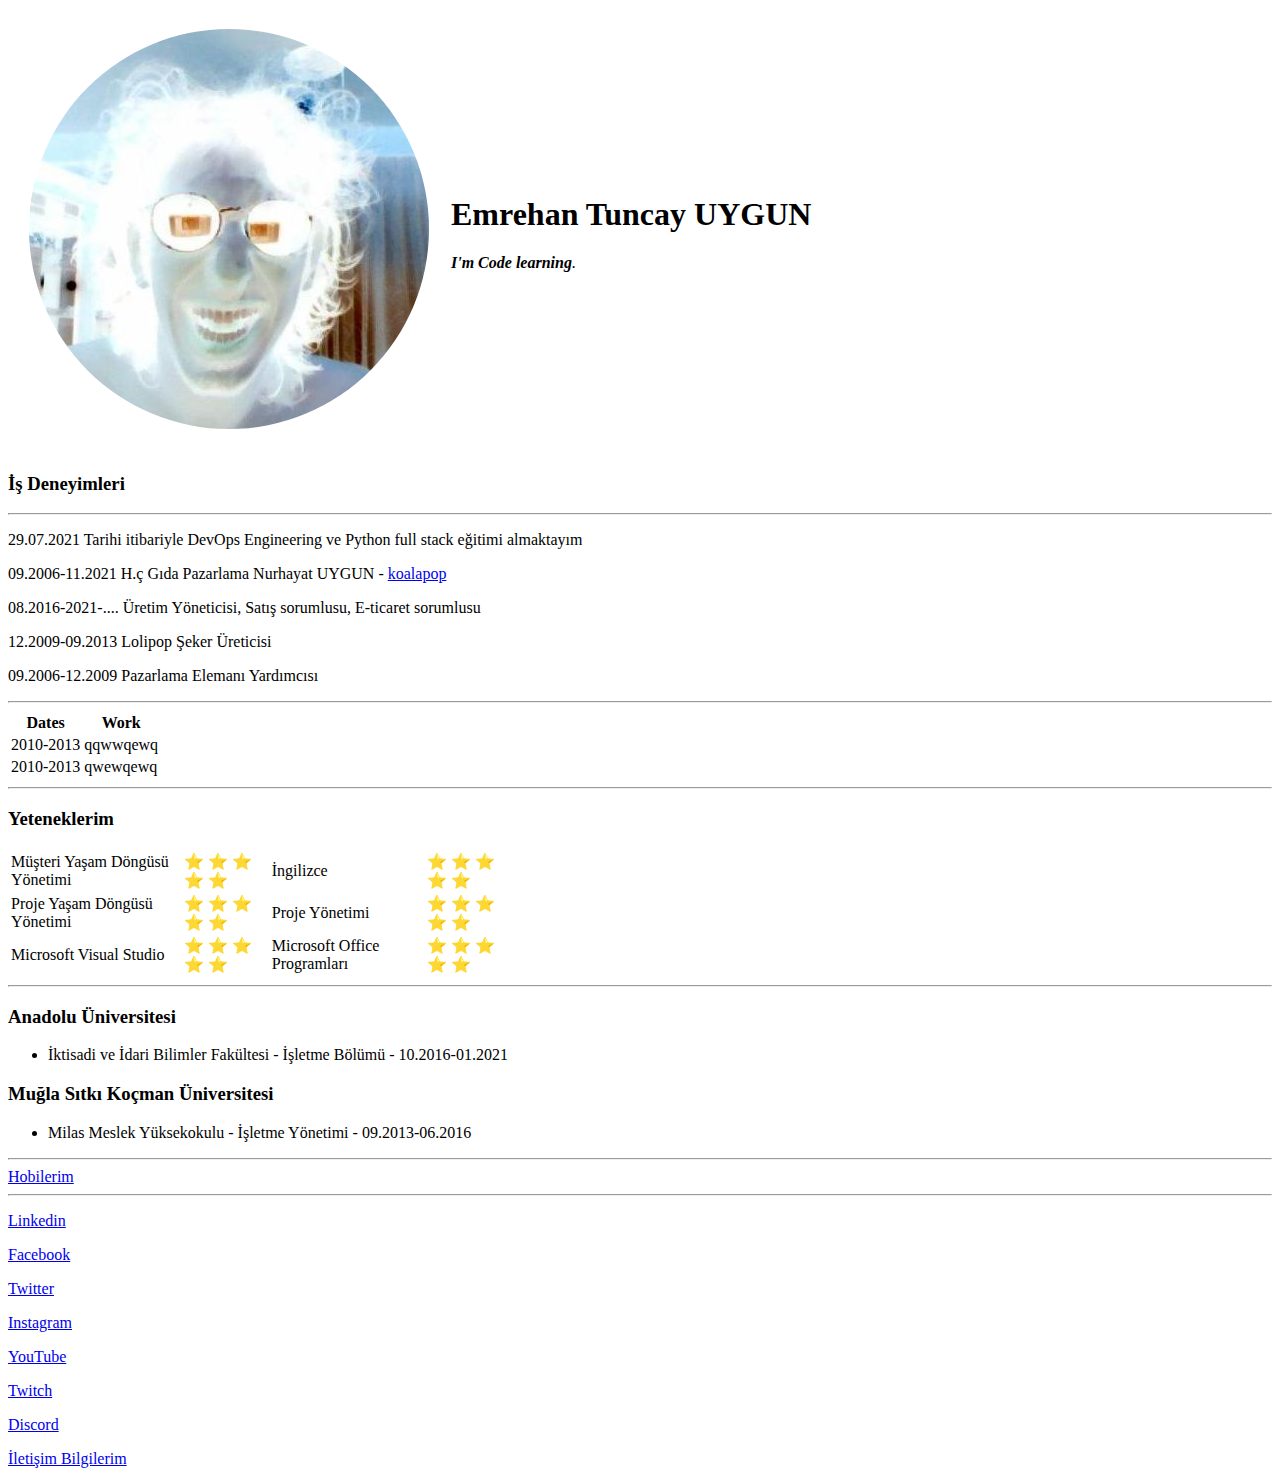
==== index.html @ b9088476 "Add files via upload" ====
<!DOCTYPE html>
<head>
    <meta charset="UTF-8">
    <title>👨‍💻Emrehan's Personal Site</title>
</head>
<body>
    <table cellspacing="20">
        <tr>
            <td><img src="emrehan.png" alt="Emrehan profile picture"></td>
            <td><h1>Emrehan Tuncay UYGUN</h1><p><em><strong>I'm Code learning</strong>.</em></p></td>
        </tr>
    </table>   
    <h3>İş Deneyimleri</h3>
    <hr>    
    <p>29.07.2021 Tarihi itibariyle DevOps Engineering ve Python full stack eğitimi almaktayım</p>
    <p>09.2006-11.2021 H.ç Gıda Pazarlama Nurhayat UYGUN - <a href="https://koalapop.com.tr/">koalapop</a></p>
    <p>08.2016-2021-.... Üretim Yöneticisi, Satış sorumlusu, E-ticaret sorumlusu</p>
    <p>12.2009-09.2013 Lolipop Şeker Üreticisi</p>
    <p>09.2006-12.2009 Pazarlama Elemanı Yardımcısı</p>
    <hr>
    <table>
        <thead>
            <tr>
                <th>Dates</th>
                <th>Work</th>
            </tr>
        </thead>
        <tbody>
        <tr>
            <td>2010-2013</td>
            <td>qqwwqewq</td>
        </tr>
        <tr>
            <td>2010-2013</td>
            <td>qwewqewq</td>
        </tr>
        </tbody>
    </table>
    <hr>
    <h3>Yeteneklerim</h3>    
        <table style="width:40%">        
        <tr>
            <td>Müşteri Yaşam Döngüsü Yönetimi</td>    
            <td>⭐ ⭐ ⭐ ⭐ ⭐</td>
            <td>İngilizce</td>    
            <td>⭐ ⭐ ⭐ ⭐ ⭐</td>        
        </tr>
        <tr>
            <td>Proje Yaşam Döngüsü Yönetimi</td>
            <td>⭐ ⭐ ⭐ ⭐ ⭐</td>
            <td> Proje Yönetimi</td>    
            <td>⭐ ⭐ ⭐ ⭐ ⭐</td>
        </tr>
        <tr>
            <td> Microsoft Visual Studio</td>
            <td>⭐ ⭐ ⭐ ⭐ ⭐</td>
            <td>Microsoft Office Programları</td>    
            <td>⭐ ⭐ ⭐ ⭐ ⭐</td>
        </tr>
    </table>
    <hr>
    <h3>Anadolu Üniversitesi</h3>
    <ul>
        <li>İktisadi ve İdari Bilimler Fakültesi - İşletme Bölümü - 10.2016-01.2021</li>    
    </ul>
    <h3>Muğla Sıtkı Koçman Üniversitesi</h3>
    <ul>    
        <li>Milas Meslek Yüksekokulu - İşletme Yönetimi - 09.2013-06.2016</li>
    </ul>    
    <hr>
    <a href="hobbies.html">Hobilerim</a>
    <hr>
    <p><a href="https://www.linkedin.com/in/emrehantuncayuygun/">Linkedin</a></p>
    <p><a href="https://www.facebook.com/emrehan.uygun">Facebook</a></p>
    <p><a href="https://twitter.com/emrehanuygun">Twitter</a></p>
    <p><a href="https://www.instagram.com/emrehan.uygun/?hl=tr">Instagram</a></p>
    <p><a href="https://www.youtube.com/channel/UCEGHHSaBJSADoPaBAeRqJuw">YouTube</a></p>
    <p><a href="https://www.twitch.tv/emox_wow">Twitch</a></p>
    <p><a href="https://discord.gg/StqRx3FU">Discord</a></p>    
    <a href="contact-me.html">İletişim Bilgilerim</a>
</body>
</html>
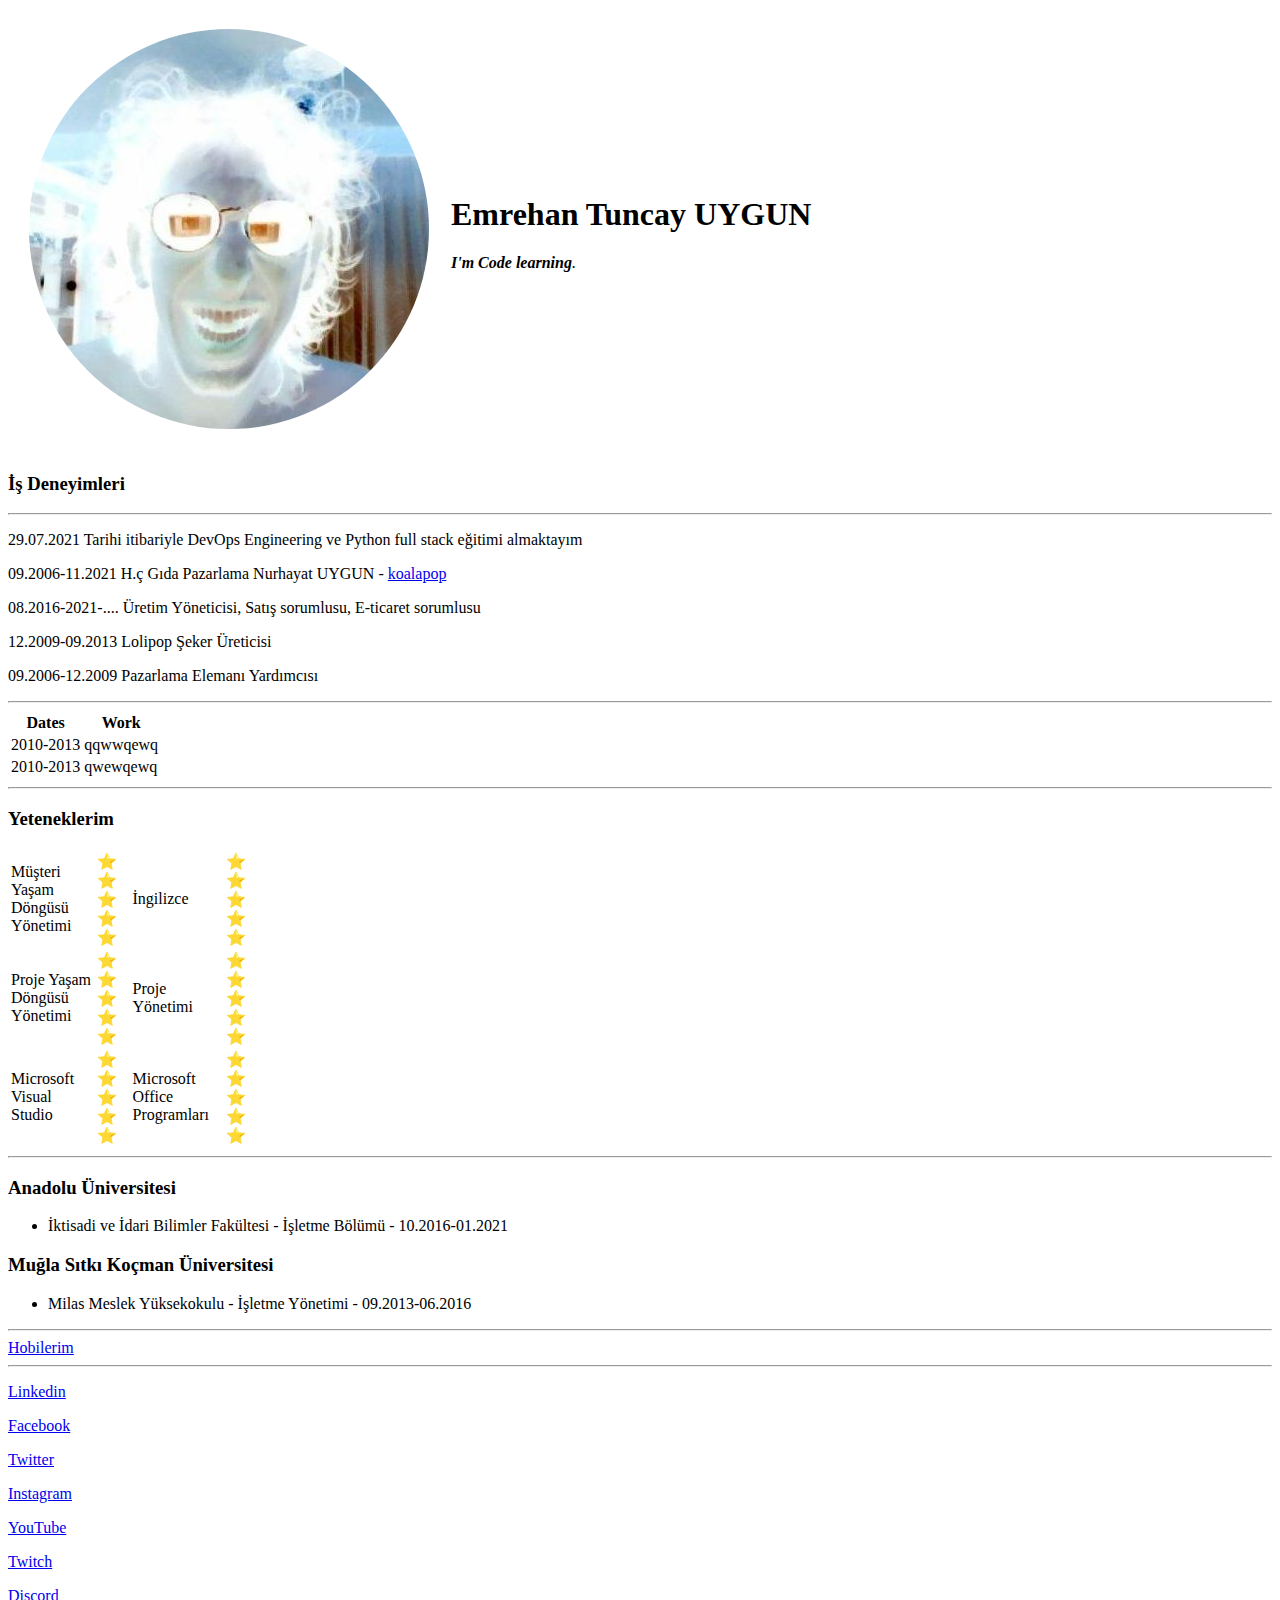
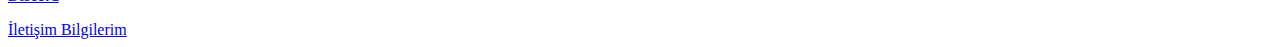
==== commit 19fb0890: "Update index.html" ====
--- a/index.html
+++ b/index.html
@@ -38,7 +38,7 @@
     </table>
     <hr>
     <h3>Yeteneklerim</h3>    
-        <table style="width:40%">        
+        <table style="width:20%">        
         <tr>
             <td>Müşteri Yaşam Döngüsü Yönetimi</td>    
             <td>⭐ ⭐ ⭐ ⭐ ⭐</td>
@@ -79,4 +79,4 @@
     <p><a href="https://discord.gg/StqRx3FU">Discord</a></p>    
     <a href="contact-me.html">İletişim Bilgilerim</a>
 </body>
-</html>+</html>
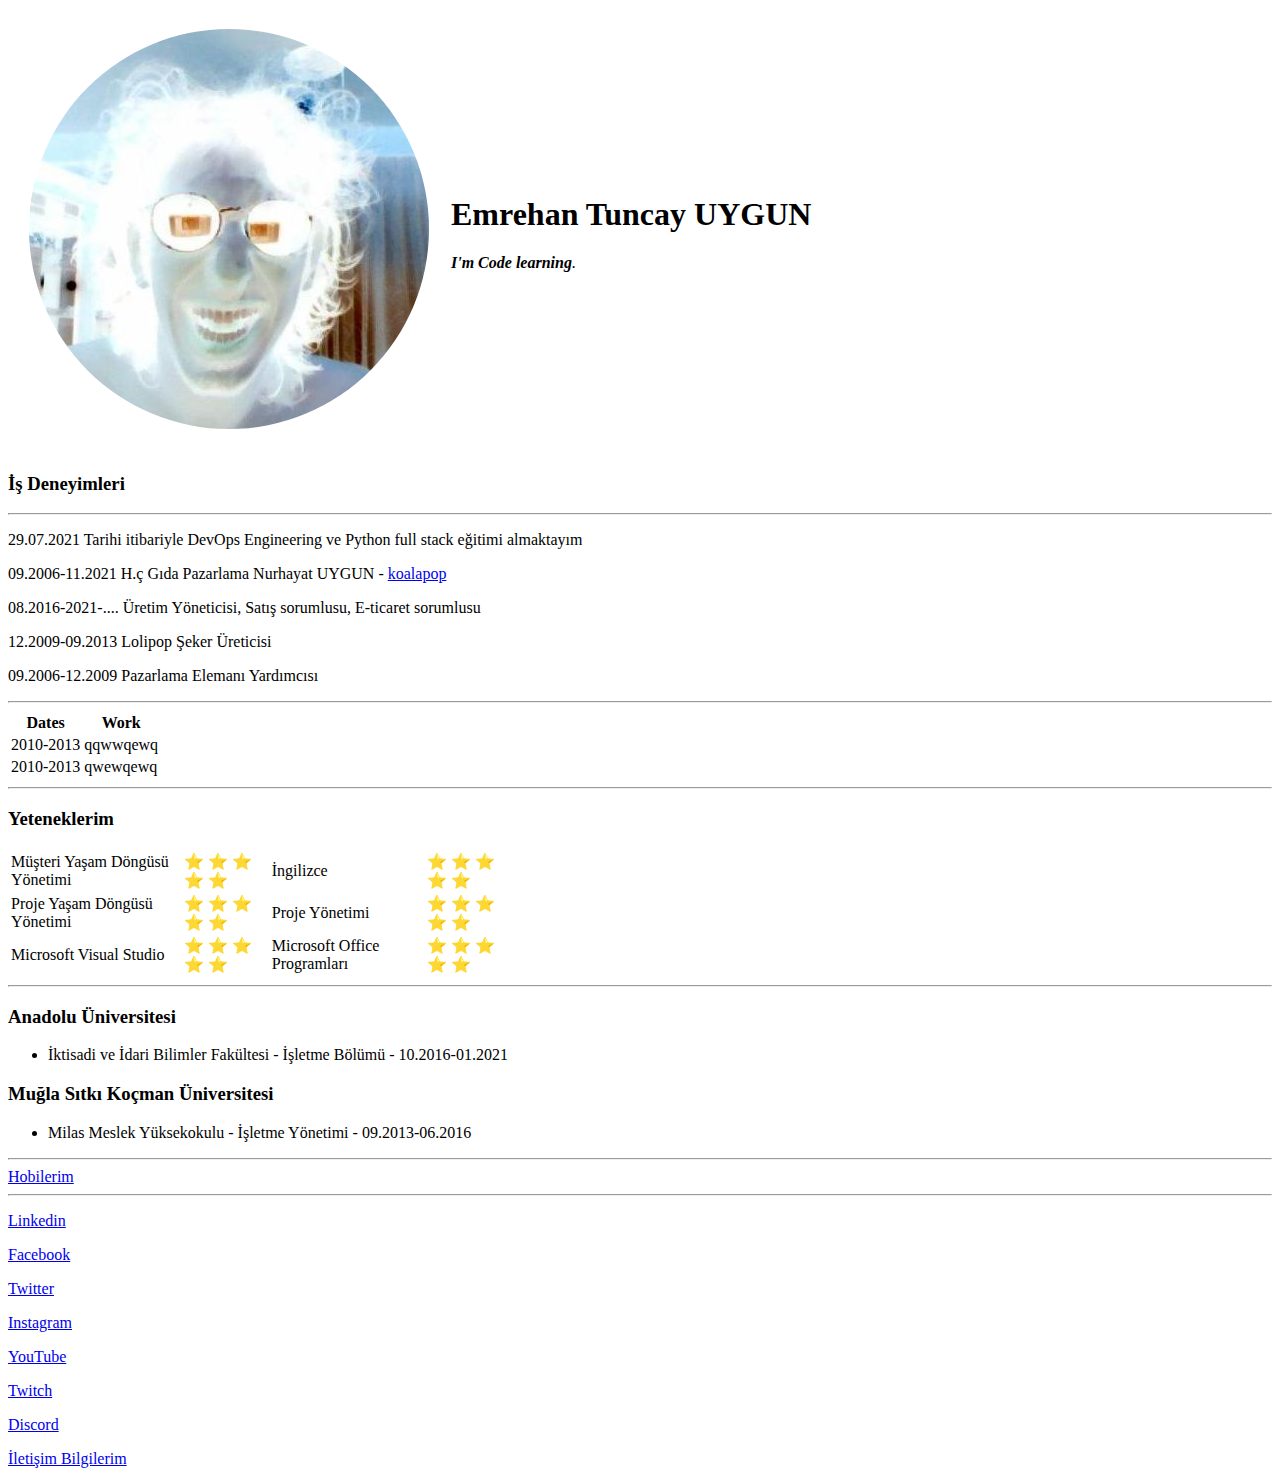
==== commit 4652d390: "Update index.html" ====
--- a/index.html
+++ b/index.html
@@ -38,7 +38,7 @@
     </table>
     <hr>
     <h3>Yeteneklerim</h3>    
-        <table style="width:20%">        
+        <table style="width:40%">        
         <tr>
             <td>Müşteri Yaşam Döngüsü Yönetimi</td>    
             <td>⭐ ⭐ ⭐ ⭐ ⭐</td>
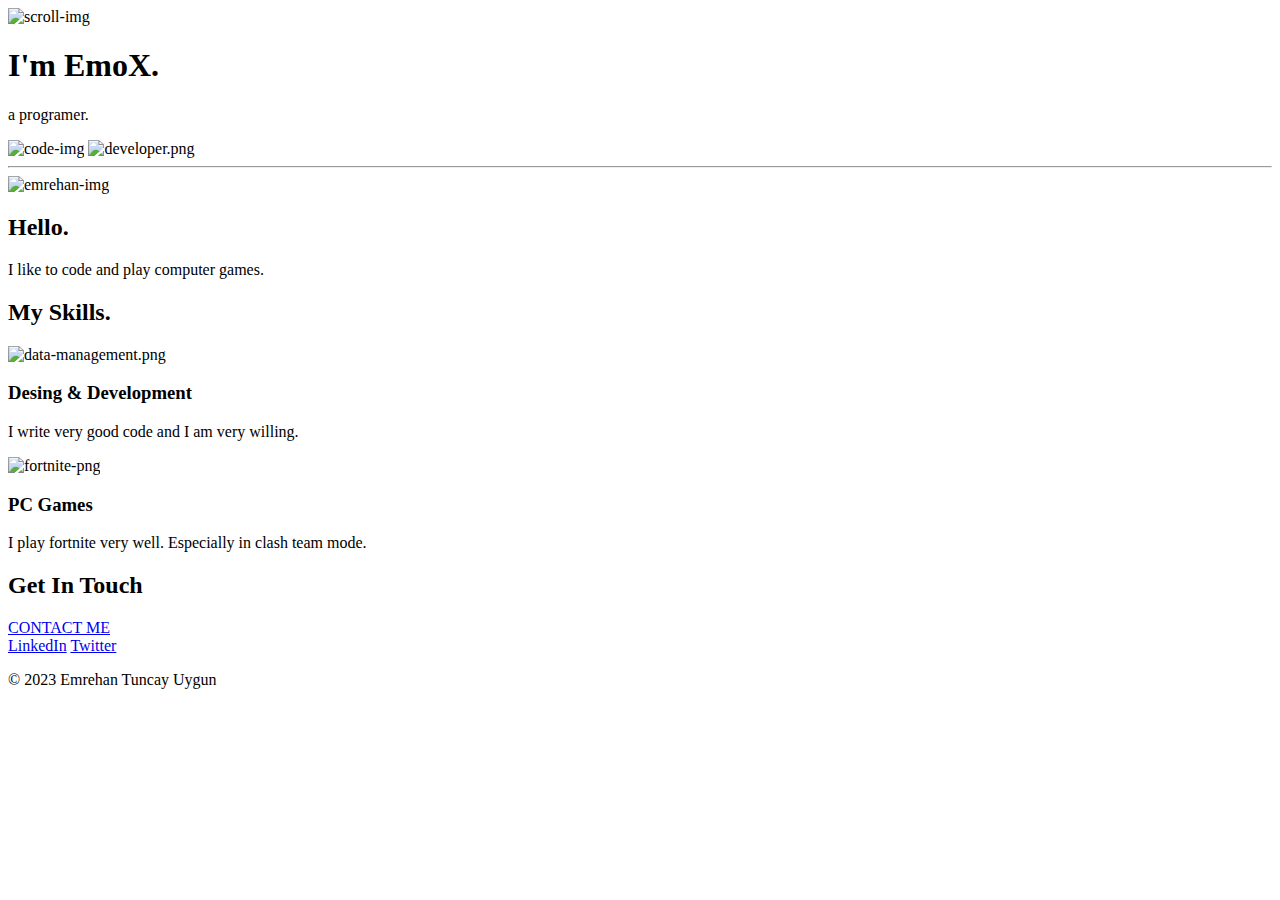
==== commit d0e8a30c: "Add files via upload" ====
--- a/index.html
+++ b/index.html
@@ -1,82 +1,61 @@
 <!DOCTYPE html>
 <head>
-    <meta charset="UTF-8">
-    <title>👨‍💻Emrehan's Personal Site</title>
+    <meta charset="UTF-8">    
+    <title>Emrehan Tuncay UYGUN</title>
+    <link rel="stylesheet" href="css/styles.css">
+    <link rel="icon" type="image/x-icon" href="favicon.ico?v=2">
 </head>
-<body>
-    <table cellspacing="20">
-        <tr>
-            <td><img src="emrehan.png" alt="Emrehan profile picture"></td>
-            <td><h1>Emrehan Tuncay UYGUN</h1><p><em><strong>I'm Code learning</strong>.</em></p></td>
-        </tr>
-    </table>   
-    <h3>İş Deneyimleri</h3>
-    <hr>    
-    <p>29.07.2021 Tarihi itibariyle DevOps Engineering ve Python full stack eğitimi almaktayım</p>
-    <p>09.2006-11.2021 H.ç Gıda Pazarlama Nurhayat UYGUN - <a href="https://koalapop.com.tr/">koalapop</a></p>
-    <p>08.2016-2021-.... Üretim Yöneticisi, Satış sorumlusu, E-ticaret sorumlusu</p>
-    <p>12.2009-09.2013 Lolipop Şeker Üreticisi</p>
-    <p>09.2006-12.2009 Pazarlama Elemanı Yardımcısı</p>
+<body>    
+    <div class="top-container">        
+        <img class="scroll"src="css/images/scroll.png" alt="scroll-img">
+        <h1>I'm EmoX.</h1>               
+        <p>a <span class="pro">pro</span>gramer.</p>
+        <img class="code"src="css/images/code.png" alt="code-img">         
+        <img class="developer"src="css/images/developer.png" alt="developer.png">
     <hr>
-    <table>
-        <thead>
-            <tr>
-                <th>Dates</th>
-                <th>Work</th>
-            </tr>
-        </thead>
-        <tbody>
-        <tr>
-            <td>2010-2013</td>
-            <td>qqwwqewq</td>
-        </tr>
-        <tr>
-            <td>2010-2013</td>
-            <td>qwewqewq</td>
-        </tr>
-        </tbody>
-    </table>
-    <hr>
-    <h3>Yeteneklerim</h3>    
-        <table style="width:40%">        
-        <tr>
-            <td>Müşteri Yaşam Döngüsü Yönetimi</td>    
-            <td>⭐ ⭐ ⭐ ⭐ ⭐</td>
-            <td>İngilizce</td>    
-            <td>⭐ ⭐ ⭐ ⭐ ⭐</td>        
-        </tr>
-        <tr>
-            <td>Proje Yaşam Döngüsü Yönetimi</td>
-            <td>⭐ ⭐ ⭐ ⭐ ⭐</td>
-            <td> Proje Yönetimi</td>    
-            <td>⭐ ⭐ ⭐ ⭐ ⭐</td>
-        </tr>
-        <tr>
-            <td> Microsoft Visual Studio</td>
-            <td>⭐ ⭐ ⭐ ⭐ ⭐</td>
-            <td>Microsoft Office Programları</td>    
-            <td>⭐ ⭐ ⭐ ⭐ ⭐</td>
-        </tr>
-    </table>
-    <hr>
-    <h3>Anadolu Üniversitesi</h3>
-    <ul>
-        <li>İktisadi ve İdari Bilimler Fakültesi - İşletme Bölümü - 10.2016-01.2021</li>    
-    </ul>
-    <h3>Muğla Sıtkı Koçman Üniversitesi</h3>
-    <ul>    
-        <li>Milas Meslek Yüksekokulu - İşletme Yönetimi - 09.2013-06.2016</li>
-    </ul>    
-    <hr>
-    <a href="hobbies.html">Hobilerim</a>
-    <hr>
-    <p><a href="https://www.linkedin.com/in/emrehantuncayuygun/">Linkedin</a></p>
-    <p><a href="https://www.facebook.com/emrehan.uygun">Facebook</a></p>
-    <p><a href="https://twitter.com/emrehanuygun">Twitter</a></p>
-    <p><a href="https://www.instagram.com/emrehan.uygun/?hl=tr">Instagram</a></p>
-    <p><a href="https://www.youtube.com/channel/UCEGHHSaBJSADoPaBAeRqJuw">YouTube</a></p>
-    <p><a href="https://www.twitch.tv/emox_wow">Twitch</a></p>
-    <p><a href="https://discord.gg/StqRx3FU">Discord</a></p>    
-    <a href="contact-me.html">İletişim Bilgilerim</a>
-</body>
+    </div>
+    
+    <div class="middle-container">
+        
+    </div>
+    <!--bottom konteynirini iptal ettim cunku olcekleyemedim sitenin ortasina gold renginde serit cektigi icin-->
+    <div class="bot tom-container">
+    
+    </div>
+
+  
 </html>
+
+<div class="middle-container">
+    <div class="profile">
+      <img src="css/images/emrehan.png" width="300" height="300" alt="emrehan-img">
+      <h2>Hello.</h2>
+      <p class="intro">I like to code and play computer games.</p>
+    </div>
+    
+    <div class="skills">
+      <h2>My Skills.</h2>
+      <div class="skill-row">
+        <img class="data-management-png" src="css/images/data-management.png"alt="data-management.png">       
+        <h3>Desing & Development</h3>
+        <p>I write very good code and I am very willing.</p>
+      </div> 
+      <div class="fortnite">
+        <img class="fortnite-png" src="css/images/fortnite image.jpg" alt="fortnite-png">  
+        <h3>PC Games</h3>
+        <p>I play fortnite very well. Especially in clash team mode.</p>
+      </div>
+    </div>    
+    <div class="contact-me">
+      <h2>Get In Touch</h2>      
+      <a class="btn" href="mailto:emox_wow@hotmail.com">CONTACT ME</a>
+    </div>
+    </div>
+  
+  
+  <div class="bottom-container">
+    <a class="footer-link" href="https://www.linkedin.com/in/emrehantuncayuygun/">LinkedIn</a>
+    <a class="footer-link" href="https://twitter.com/emrehanuygun">Twitter</a>    
+    <p class="copy-right">© 2023 Emrehan Tuncay Uygun</p>
+</div>
+</body>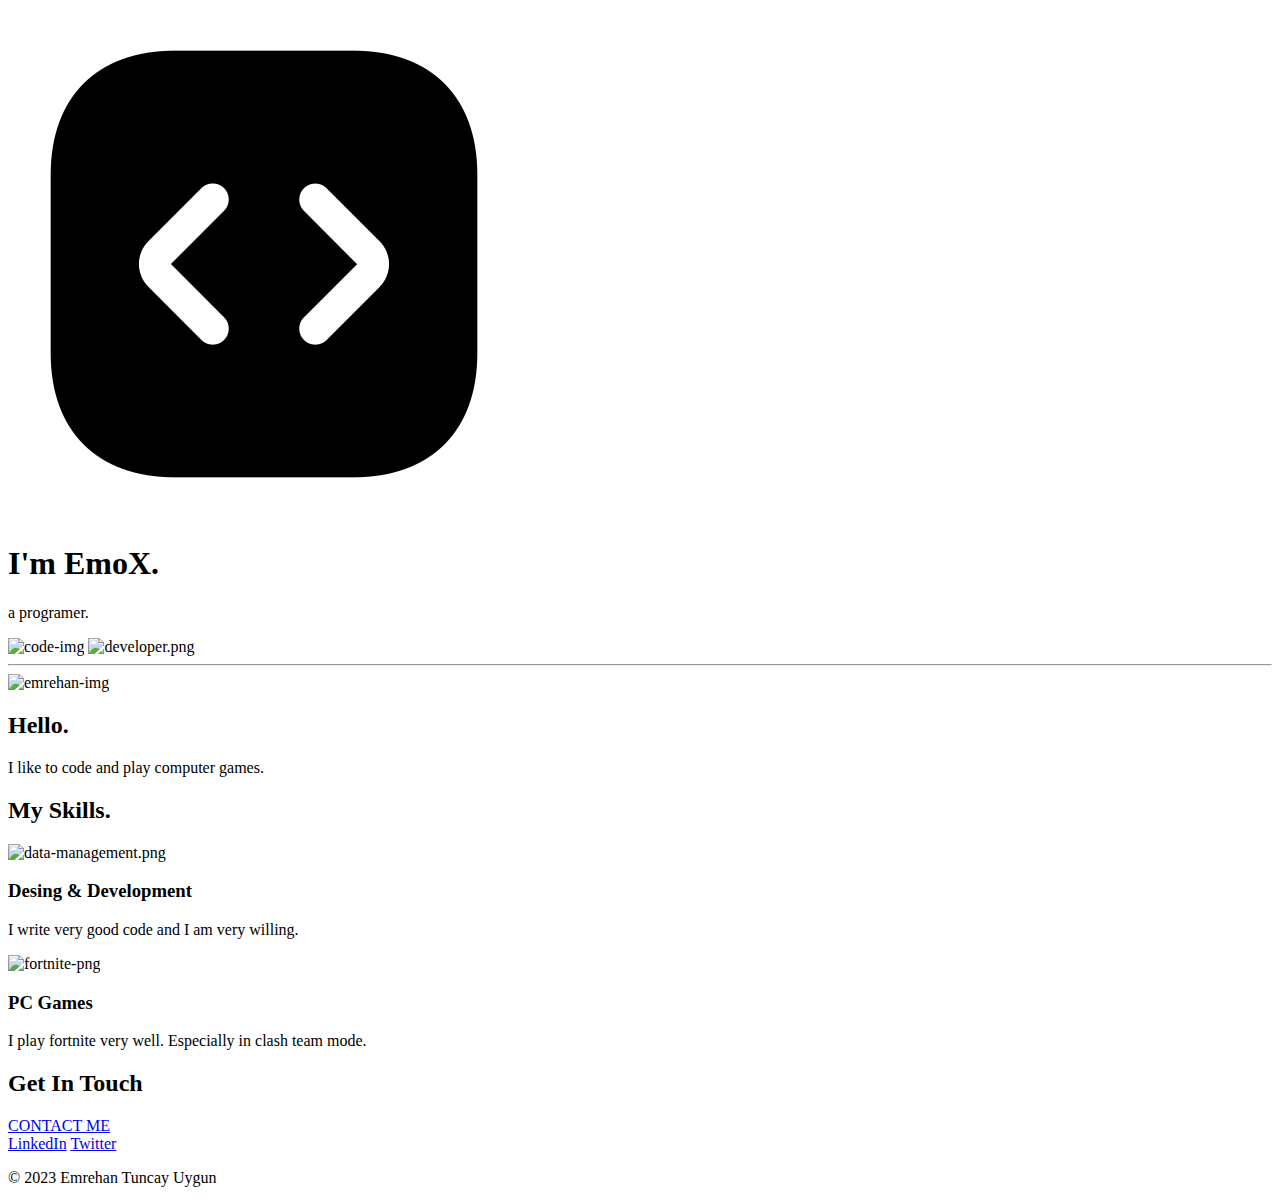
==== commit 670084d4: "Update index.html" ====
--- a/index.html
+++ b/index.html
@@ -7,7 +7,7 @@
 </head>
 <body>    
     <div class="top-container">        
-        <img class="scroll"src="css/images/scroll.png" alt="scroll-img">
+        <img class="scroll"src="scroll.png" alt="scroll-img">
         <h1>I'm EmoX.</h1>               
         <p>a <span class="pro">pro</span>gramer.</p>
         <img class="code"src="css/images/code.png" alt="code-img">         
@@ -58,4 +58,4 @@
     <a class="footer-link" href="https://twitter.com/emrehanuygun">Twitter</a>    
     <p class="copy-right">© 2023 Emrehan Tuncay Uygun</p>
 </div>
-</body>+</body>
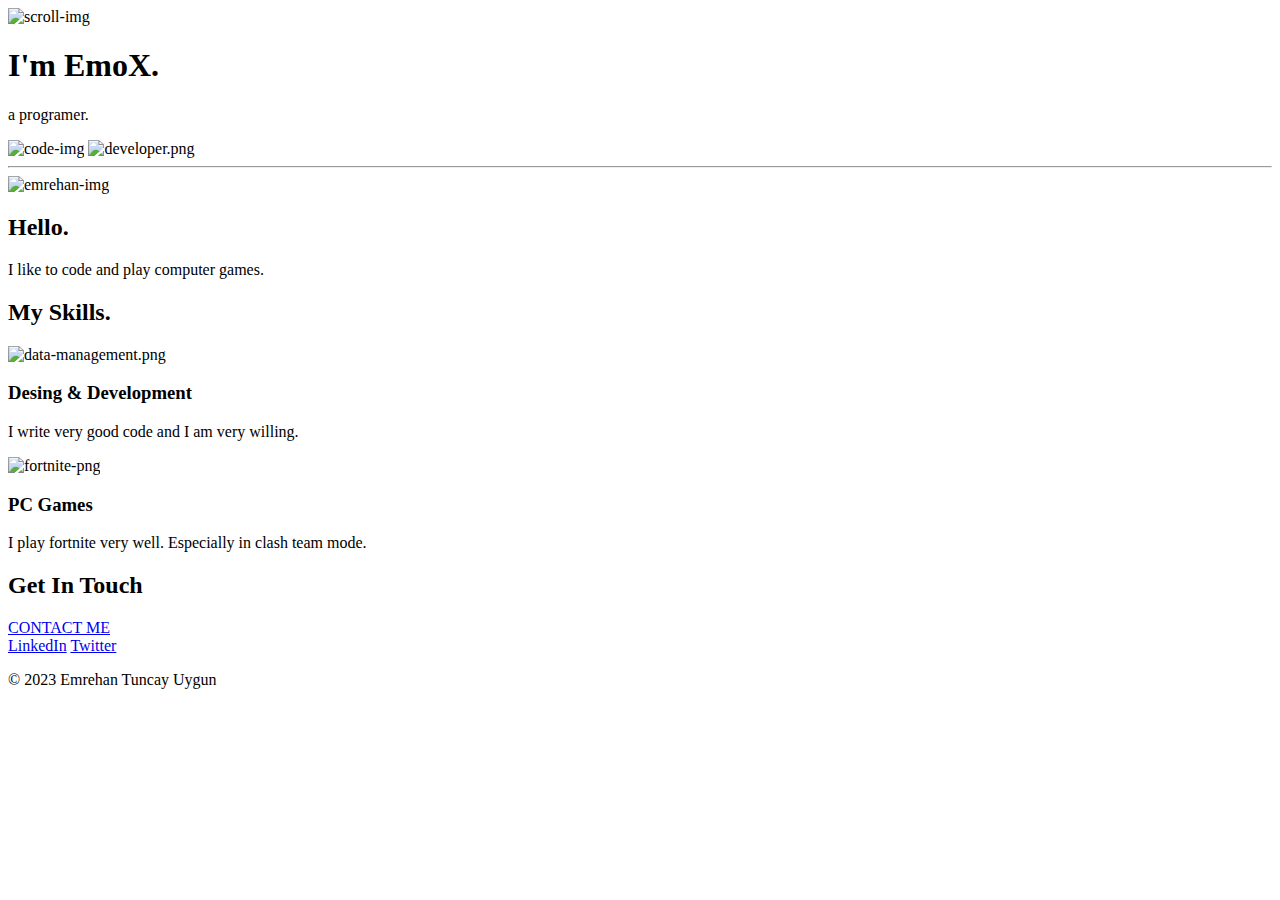
==== commit 4067967a: "Add files via upload" ====
--- a/index.html
+++ b/index.html
@@ -7,7 +7,7 @@
 </head>
 <body>    
     <div class="top-container">        
-        <img class="scroll"src="scroll.png" alt="scroll-img">
+        <img class="scroll"src="css/images/scroll.png" alt="scroll-img">
         <h1>I'm EmoX.</h1>               
         <p>a <span class="pro">pro</span>gramer.</p>
         <img class="code"src="css/images/code.png" alt="code-img">         
@@ -58,4 +58,4 @@
     <a class="footer-link" href="https://twitter.com/emrehanuygun">Twitter</a>    
     <p class="copy-right">© 2023 Emrehan Tuncay Uygun</p>
 </div>
-</body>
+</body>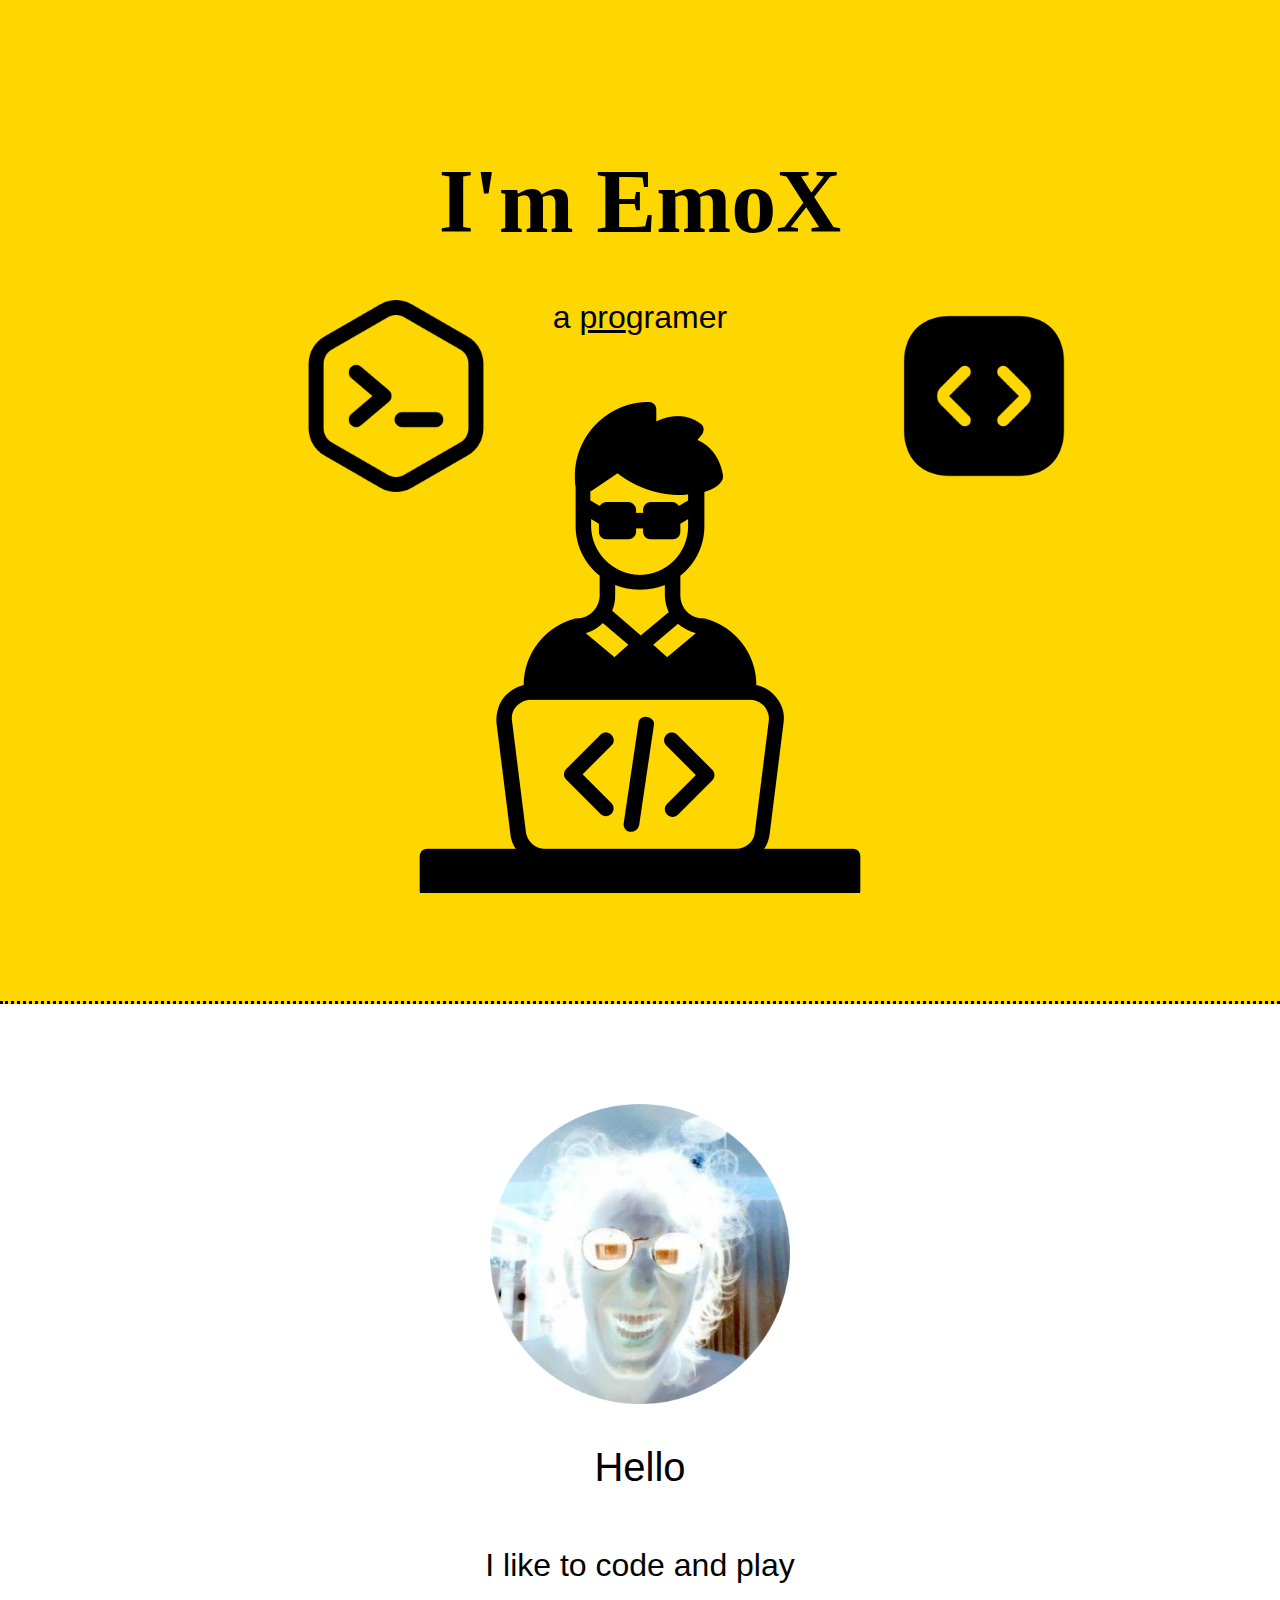
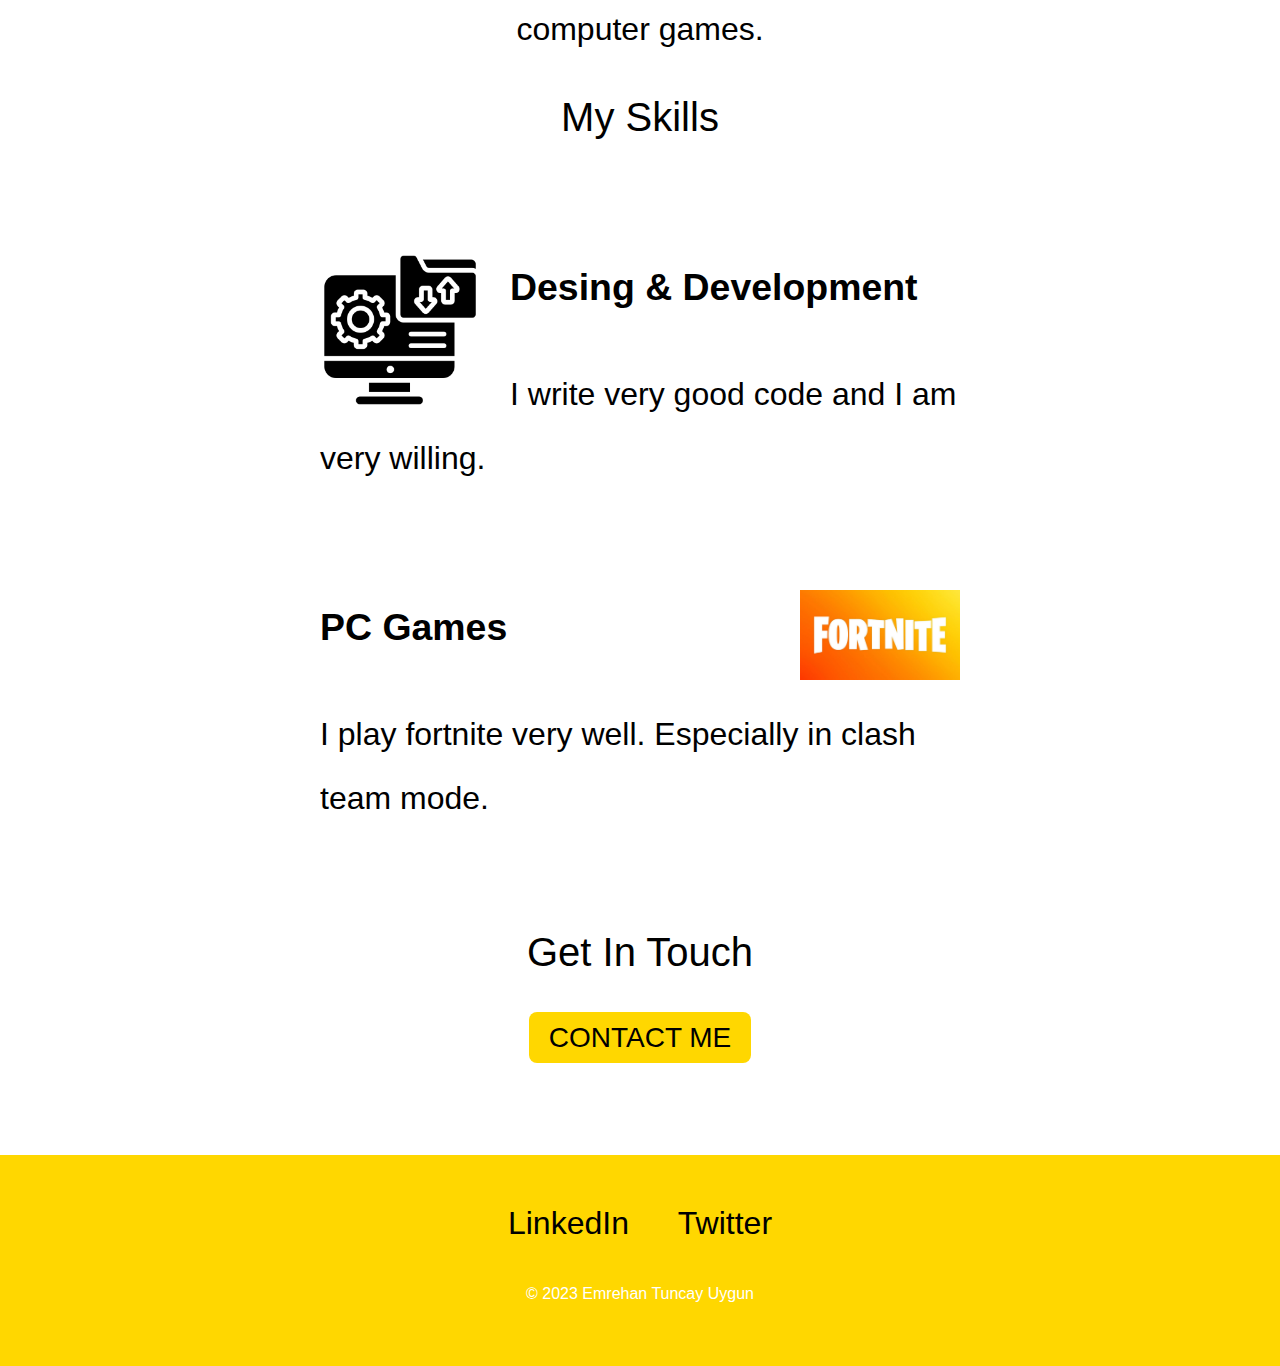
==== commit bcd47451: "Update index.html" ====
--- a/index.html
+++ b/index.html
@@ -8,8 +8,8 @@
 <body>    
     <div class="top-container">        
         <img class="scroll"src="css/images/scroll.png" alt="scroll-img">
-        <h1>I'm EmoX.</h1>               
-        <p>a <span class="pro">pro</span>gramer.</p>
+        <h1>I'm EmoX</h1>               
+        <p>a <span class="pro">pro</span>gramer</p>
         <img class="code"src="css/images/code.png" alt="code-img">         
         <img class="developer"src="css/images/developer.png" alt="developer.png">
     <hr>
@@ -29,12 +29,12 @@
 <div class="middle-container">
     <div class="profile">
       <img src="css/images/emrehan.png" width="300" height="300" alt="emrehan-img">
-      <h2>Hello.</h2>
+      <h2>Hello</h2>
       <p class="intro">I like to code and play computer games.</p>
     </div>
     
     <div class="skills">
-      <h2>My Skills.</h2>
+      <h2>My Skills</h2>
       <div class="skill-row">
         <img class="data-management-png" src="css/images/data-management.png"alt="data-management.png">       
         <h3>Desing & Development</h3>
@@ -58,4 +58,4 @@
     <a class="footer-link" href="https://twitter.com/emrehanuygun">Twitter</a>    
     <p class="copy-right">© 2023 Emrehan Tuncay Uygun</p>
 </div>
-</body>+</body>
--- a/css/styles.css
+++ b/css/styles.css
@@ -0,0 +1,155 @@
+body{
+    margin: 0 auto;
+    text-align: center;
+    font-family: Impact, Haettenschweiler, 'Arial Narrow Bold', sans-serif;
+    font-size: 200%;
+    background-color: white;
+}
+
+h1{
+    font-size: 5.625rem;
+    margin: 50px auto 0 auto;
+    font-family: TimesNewRoman,Times New Roman,Times,Baskerville,Georgia,serif;      
+}
+
+h2{    
+    font-weight: normal;
+    font-size: 2.5rem;
+    font-weight: normal;
+    padding-bottom: 10px;
+}
+h3{
+    color: black;
+    font-family: 'Montserrat', sans-serif;
+}
+
+p{
+    line-height: 2;
+}
+
+hr{
+    border: dotted black;
+    border-bottom: none;
+    width: 100%;
+    margin: 100px auto;
+}
+
+.footer-link{
+    color:black;
+    margin: 10px 20px;
+    text-decoration: none;
+}
+
+a:hover{
+    color:white;
+}
+
+.top-container {
+    background-color: gold;
+    position: relative;  
+    padding-top: 100px;
+}
+
+.middle-container {
+    background-color: white;
+    margin: 100px 0;
+    
+}
+
+.bottom-container {
+    background-color: gold;
+    padding: 50px 0 20px ;    
+        
+    
+}
+
+
+.pro {
+    text-decoration: underline;
+}
+
+.intro {
+    width: 30%;
+    margin: auto;
+}
+.copy-right{
+    color: white;
+    font-size: 1rem;
+    padding: 20px 0;
+}
+
+img {    
+    max-width: 100%;
+    height: auto;       
+  }
+
+.code {
+    position: absolute;
+    top: 300px;
+    left: 300px;
+    max-width: 15%;    
+}
+
+.scroll {
+    position: absolute;
+    top: 300px;
+    right: 200px;
+    max-width: 15%;  
+}
+
+.developer {
+    position: center;
+    top: 5px;    
+}
+
+.data-management-png{
+    width: 25%; 
+    float: left; 
+    margin-right: 30px ;
+    text-align: left;   
+
+}
+
+.fortnite{
+    width: 50%;     
+    margin: 100px auto 100px auto;
+    text-align: left;
+    line-height: 2;
+}
+
+.skill-row{
+    width: 50%;
+    margin: 100px auto 100px auto;
+    text-align: left;
+    line-height: 2;
+}
+
+.fortnite-png{
+    width: 25%;
+    float: right; 
+    margin-left: 30px ;
+    text-align: right;
+
+}
+
+.btn {
+    -webkit-border-radius: 8;
+    -moz-border-radius: 8;
+    border-radius: 8px;
+    font-family: Impact, Haettenschweiler, 'Arial Narrow Bold', sans-serif;
+    color: #000000;
+    font-size: 28px;
+    background: #ffd700;
+    padding: 10px 20px 10px 20px;
+    text-decoration: none;
+  }
+  
+  .btn:hover {
+    background: #ffd700;
+    background-image: -webkit-linear-gradient(top, black, #000000);
+    background-image: -moz-linear-gradient(top, black, #000000);
+    background-image: -ms-linear-gradient(top, black, #000000);
+    background-image: -o-linear-gradient(top, black, #000000);
+    background-image: linear-gradient(to bottom, black, #000000);
+    text-decoration: none;
+  }